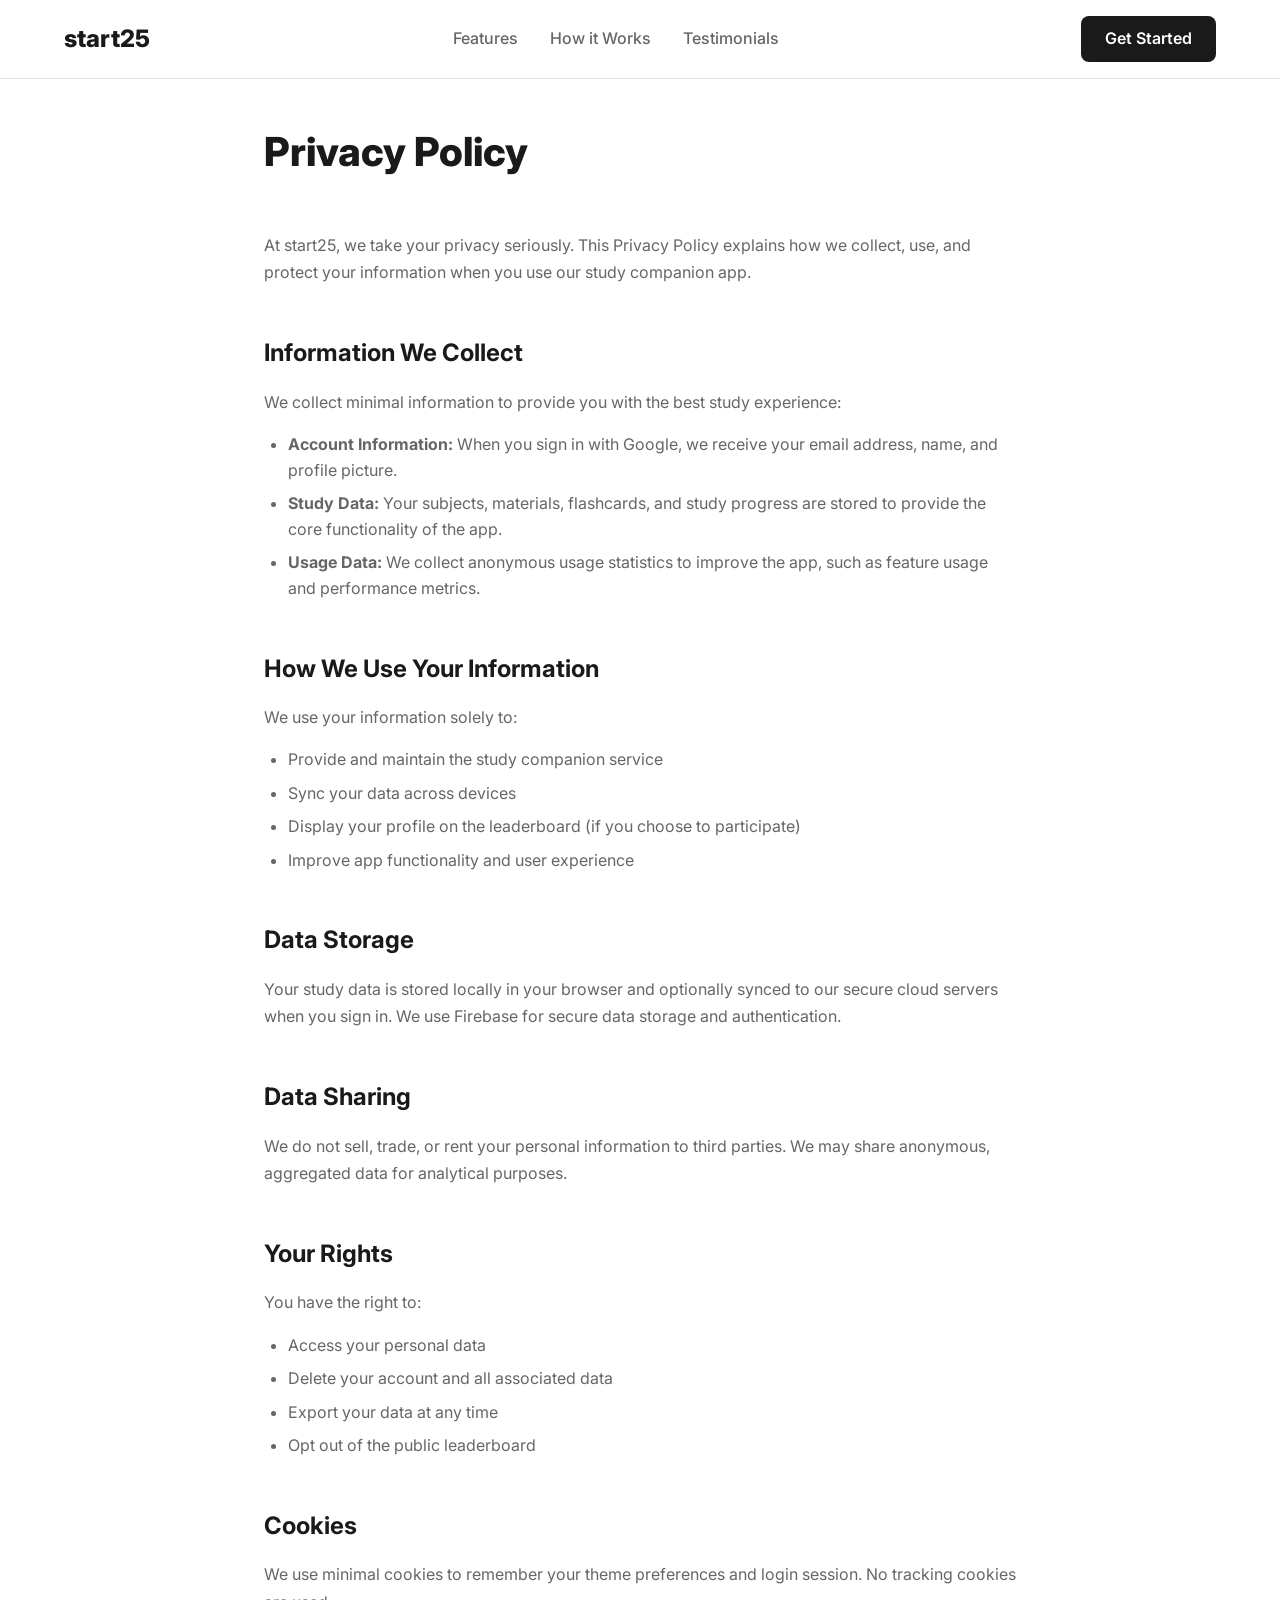
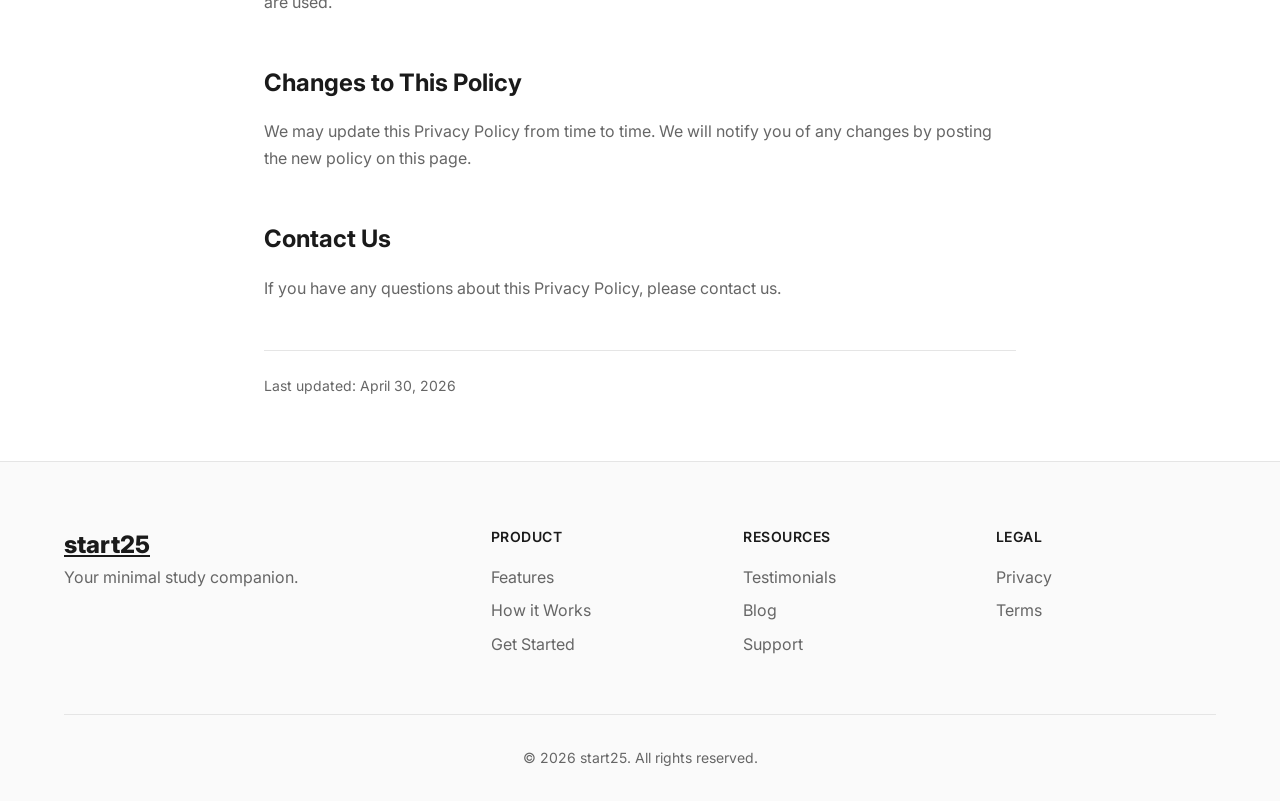
==== privacy.html @ 0a7e2474 "Add Privacy Policy and Terms of Service pages" ====
<!DOCTYPE html>
<html lang="en">
<head>
    <meta charset="UTF-8">
    <meta name="viewport" content="width=device-width, initial-scale=1.0">
    <title>Privacy Policy - start25</title>
    <link rel="icon" type="image/svg+xml" href="data:image/svg+xml,%3Csvg xmlns='http://www.w3.org/2000/svg' viewBox='0 0 100 100'%3E%3Crect width='100' height='100' rx='24' fill='%231a1a1a'/%3E%3Ctext x='50' y='70' font-family='Inter, -apple-system, sans-serif' font-size='46' font-weight='800' text-anchor='middle' fill='%23ffffff'%3E25%3C/text%3E%3C/svg%3E">
    <link rel="stylesheet" href="styles.css">
    <link rel="preconnect" href="https://fonts.googleapis.com">
    <link rel="preconnect" href="https://fonts.gstatic.com" crossorigin>
    <link href="https://fonts.googleapis.com/css2?family=Inter:wght@400;500;600;700;800&display=swap" rel="stylesheet">
    <style>
        .legal-content {
            max-width: 800px;
            margin: 0 auto;
            padding: 120px 24px 64px;
        }
        .legal-content h1 {
            font-size: 40px;
            font-weight: 800;
            margin-bottom: 48px;
        }
        .legal-content h2 {
            font-size: 24px;
            font-weight: 700;
            margin-top: 48px;
            margin-bottom: 16px;
        }
        .legal-content p {
            color: var(--text-muted);
            margin-bottom: 16px;
            line-height: 1.7;
        }
        .legal-content ul {
            color: var(--text-muted);
            margin-left: 24px;
            margin-bottom: 16px;
        }
        .legal-content li {
            margin-bottom: 8px;
        }
        .last-updated {
            color: var(--text-muted);
            font-size: 14px;
            margin-top: 48px;
            padding-top: 24px;
            border-top: 1px solid var(--border);
        }
    </style>
</head>
<body>
    <!-- Navigation -->
    <nav class="nav">
        <div class="nav-container">
            <a href="index.html" class="nav-logo">start25</a>
            <div class="nav-links">
                <a href="index.html#features">Features</a>
                <a href="index.html#how-it-works">How it Works</a>
                <a href="index.html#testimonials">Testimonials</a>
            </div>
            <a href="https://start25.vercel.app/" class="nav-cta">Get Started</a>
        </div>
    </nav>

    <main class="legal-content">
        <h1>Privacy Policy</h1>
        
        <p>At start25, we take your privacy seriously. This Privacy Policy explains how we collect, use, and protect your information when you use our study companion app.</p>

        <h2>Information We Collect</h2>
        <p>We collect minimal information to provide you with the best study experience:</p>
        <ul>
            <li><strong>Account Information:</strong> When you sign in with Google, we receive your email address, name, and profile picture.</li>
            <li><strong>Study Data:</strong> Your subjects, materials, flashcards, and study progress are stored to provide the core functionality of the app.</li>
            <li><strong>Usage Data:</strong> We collect anonymous usage statistics to improve the app, such as feature usage and performance metrics.</li>
        </ul>

        <h2>How We Use Your Information</h2>
        <p>We use your information solely to:</p>
        <ul>
            <li>Provide and maintain the study companion service</li>
            <li>Sync your data across devices</li>
            <li>Display your profile on the leaderboard (if you choose to participate)</li>
            <li>Improve app functionality and user experience</li>
        </ul>

        <h2>Data Storage</h2>
        <p>Your study data is stored locally in your browser and optionally synced to our secure cloud servers when you sign in. We use Firebase for secure data storage and authentication.</p>

        <h2>Data Sharing</h2>
        <p>We do not sell, trade, or rent your personal information to third parties. We may share anonymous, aggregated data for analytical purposes.</p>

        <h2>Your Rights</h2>
        <p>You have the right to:</p>
        <ul>
            <li>Access your personal data</li>
            <li>Delete your account and all associated data</li>
            <li>Export your data at any time</li>
            <li>Opt out of the public leaderboard</li>
        </ul>

        <h2>Cookies</h2>
        <p>We use minimal cookies to remember your theme preferences and login session. No tracking cookies are used.</p>

        <h2>Changes to This Policy</h2>
        <p>We may update this Privacy Policy from time to time. We will notify you of any changes by posting the new policy on this page.</p>

        <h2>Contact Us</h2>
        <p>If you have any questions about this Privacy Policy, please contact us.</p>

        <div class="last-updated">
            Last updated: April 30, 2026
        </div>
    </main>

    <!-- Footer -->
    <footer class="footer">
        <div class="container">
            <div class="footer-content">
                <div class="footer-brand">
                    <a href="index.html" class="footer-logo">start25</a>
                    <p>Your minimal study companion.</p>
                </div>
                <div class="footer-links">
                    <div class="footer-link-group">
                        <h4>Product</h4>
                        <a href="index.html#features">Features</a>
                        <a href="index.html#how-it-works">How it Works</a>
                        <a href="https://start25.vercel.app/">Get Started</a>
                    </div>
                    <div class="footer-link-group">
                        <h4>Resources</h4>
                        <a href="index.html#testimonials">Testimonials</a>
                        <a href="#">Blog</a>
                        <a href="#">Support</a>
                    </div>
                    <div class="footer-link-group">
                        <h4>Legal</h4>
                        <a href="privacy.html">Privacy</a>
                        <a href="terms.html">Terms</a>
                    </div>
                </div>
            </div>
            <div class="footer-bottom">
                <p>&copy; 2026 start25. All rights reserved.</p>
            </div>
        </div>
    </footer>
</body>
</html>
---- styles.css ----
* {
    margin: 0;
    padding: 0;
    box-sizing: border-box;
}

:root {
    --primary: #1a1a1a;
    --primary-dark: #000000;
    --secondary: #10b981;
    --bg: #ffffff;
    --bg-alt: #fafafa;
    --text: #1a1a1a;
    --text-muted: #666666;
    --border: #e5e5e5;
    --shadow: 0 4px 6px -1px rgba(0, 0, 0, 0.05), 0 2px 4px -1px rgba(0, 0, 0, 0.03);
    --shadow-lg: 0 10px 15px -3px rgba(0, 0, 0, 0.08), 0 4px 6px -2px rgba(0, 0, 0, 0.03);
}

body {
    font-family: 'Inter', -apple-system, BlinkMacSystemFont, 'Segoe UI', Roboto, sans-serif;
    color: var(--text);
    background: var(--bg);
    line-height: 1.6;
}

.container {
    max-width: 1200px;
    margin: 0 auto;
    padding: 0 24px;
}

/* Navigation */
.nav {
    position: fixed;
    top: 0;
    left: 0;
    right: 0;
    background: rgba(255, 255, 255, 0.9);
    backdrop-filter: blur(10px);
    border-bottom: 1px solid var(--border);
    z-index: 1000;
}

.nav-container {
    max-width: 1200px;
    margin: 0 auto;
    padding: 16px 24px;
    display: flex;
    align-items: center;
    justify-content: space-between;
}

.nav-logo {
    font-size: 24px;
    font-weight: 800;
    color: var(--text);
    text-decoration: none;
}

.nav-links {
    display: flex;
    gap: 32px;
}

.nav-links a {
    color: var(--text-muted);
    text-decoration: none;
    font-weight: 500;
    transition: color 0.2s;
}

.nav-links a:hover {
    color: var(--primary);
}

.nav-cta {
    background: var(--primary);
    color: white;
    padding: 10px 24px;
    border-radius: 8px;
    text-decoration: none;
    font-weight: 600;
    transition: background 0.2s;
}

.nav-cta:hover {
    background: var(--primary-dark);
}

/* Hero Section */
.hero {
    padding: 160px 0 100px;
    background: linear-gradient(135deg, var(--bg-alt) 0%, var(--bg) 100%);
}

.hero-container {
    max-width: 1200px;
    margin: 0 auto;
    padding: 0 24px;
    display: grid;
    grid-template-columns: 1fr 1fr;
    gap: 64px;
    align-items: center;
}

.hero-title {
    font-size: 56px;
    font-weight: 800;
    line-height: 1.1;
    margin-bottom: 24px;
    color: var(--text);
}

.hero-subtitle {
    font-size: 20px;
    color: var(--text-muted);
    margin-bottom: 32px;
}

.hero-ctas {
    display: flex;
    gap: 16px;
    margin-bottom: 48px;
}

.btn {
    padding: 14px 32px;
    border-radius: 8px;
    text-decoration: none;
    font-weight: 600;
    transition: all 0.2s;
    display: inline-block;
}

.btn-primary {
    background: var(--primary);
    color: white;
}

.btn-primary:hover {
    background: var(--primary-dark);
    transform: translateY(-2px);
}

.btn-secondary {
    background: var(--bg-alt);
    color: var(--text);
    border: 1px solid var(--border);
}

.btn-secondary:hover {
    background: var(--border);
}

.btn-large {
    padding: 18px 48px;
    font-size: 18px;
}

.hero-stats {
    display: flex;
    gap: 48px;
}

.stat-number {
    font-size: 32px;
    font-weight: 800;
    color: var(--text);
}

.stat-label {
    font-size: 14px;
    color: var(--text-muted);
}

.hero-visual {
    display: flex;
    justify-content: center;
}

.hero-card {
    background: white;
    border-radius: 16px;
    padding: 32px;
    box-shadow: var(--shadow-lg);
    max-width: 320px;
}

.hero-card-header {
    display: flex;
    justify-content: space-between;
    align-items: center;
    margin-bottom: 24px;
    padding-bottom: 16px;
    border-bottom: 1px solid var(--border);
}

.hero-card-title {
    font-size: 20px;
    font-weight: 700;
}

.hero-card-level {
    background: var(--text);
    color: white;
    padding: 4px 10px;
    border-radius: 20px;
    font-size: 11px;
    font-weight: 700;
}

.hero-card-item {
    padding: 12px 0;
    font-size: 15px;
    color: var(--text-muted);
}

/* Features Section */
.features {
    padding: 100px 0;
    background: var(--bg);
}

.section-header {
    text-align: center;
    margin-bottom: 64px;
}

.section-header h2 {
    font-size: 40px;
    font-weight: 800;
    margin-bottom: 16px;
}

.section-header p {
    font-size: 18px;
    color: var(--text-muted);
}

.features-grid {
    display: grid;
    grid-template-columns: repeat(3, 1fr);
    gap: 32px;
}

.feature-card {
    background: var(--bg-alt);
    padding: 32px;
    border-radius: 16px;
    transition: transform 0.2s, box-shadow 0.2s;
}

.feature-card:hover {
    transform: translateY(-4px);
    box-shadow: var(--shadow-lg);
}

.feature-icon {
    font-size: 48px;
    margin-bottom: 16px;
}

.feature-card h3 {
    font-size: 20px;
    font-weight: 700;
    margin-bottom: 12px;
}

.feature-card p {
    color: var(--text-muted);
    font-size: 15px;
}

/* How It Works Section */
.how-it-works {
    padding: 100px 0;
    background: var(--bg-alt);
}

.steps {
    display: grid;
    grid-template-columns: repeat(3, 1fr);
    gap: 48px;
}

.step {
    text-align: center;
}

.step-number {
    width: 64px;
    height: 64px;
    background: var(--primary);
    color: white;
    border-radius: 50%;
    display: flex;
    align-items: center;
    justify-content: center;
    font-size: 28px;
    font-weight: 800;
    margin: 0 auto 24px;
}

.step h3 {
    font-size: 24px;
    font-weight: 700;
    margin-bottom: 12px;
}

.step p {
    color: var(--text-muted);
}

/* Testimonials Section */
.testimonials {
    padding: 100px 0;
    background: var(--bg);
}

.testimonials-grid {
    display: grid;
    grid-template-columns: repeat(3, 1fr);
    gap: 32px;
}

.testimonial-card {
    background: var(--bg-alt);
    padding: 32px;
    border-radius: 16px;
}

.testimonial-content {
    margin-bottom: 24px;
}

.testimonial-content p {
    font-size: 16px;
    color: var(--text-muted);
    font-style: italic;
}

.testimonial-author {
    display: flex;
    align-items: center;
    gap: 12px;
}

.testimonial-avatar {
    width: 48px;
    height: 48px;
    background: var(--primary);
    color: white;
    border-radius: 50%;
    display: flex;
    align-items: center;
    justify-content: center;
    font-weight: 700;
    font-size: 18px;
}

.testimonial-name {
    font-weight: 600;
}

.testimonial-role {
    font-size: 14px;
    color: var(--text-muted);
}

/* CTA Section */
.cta {
    padding: 100px 0;
    background: var(--text);
    color: white;
}

.cta-content {
    text-align: center;
}

.cta h2 {
    font-size: 40px;
    font-weight: 800;
    margin-bottom: 16px;
}

.cta p {
    font-size: 18px;
    margin-bottom: 32px;
    opacity: 0.9;
}

.cta .btn-primary {
    background: white;
    color: var(--text);
}

.cta .btn-primary:hover {
    background: var(--bg-alt);
}

/* Footer */
.footer {
    padding: 64px 0 32px;
    background: var(--bg-alt);
    border-top: 1px solid var(--border);
}

.footer-content {
    display: grid;
    grid-template-columns: 1fr 2fr;
    gap: 64px;
    margin-bottom: 48px;
}

.footer-logo {
    font-size: 24px;
    font-weight: 800;
    color: var(--text);
    margin-bottom: 8px;
}

.footer-brand p {
    color: var(--text-muted);
}

.footer-links {
    display: grid;
    grid-template-columns: repeat(3, 1fr);
    gap: 32px;
}

.footer-link-group h4 {
    font-size: 14px;
    font-weight: 600;
    margin-bottom: 16px;
    text-transform: uppercase;
    letter-spacing: 0.5px;
}

.footer-link-group a {
    display: block;
    color: var(--text-muted);
    text-decoration: none;
    margin-bottom: 8px;
    transition: color 0.2s;
}

.footer-link-group a:hover {
    color: var(--primary);
}

.footer-bottom {
    padding-top: 32px;
    border-top: 1px solid var(--border);
    text-align: center;
    color: var(--text-muted);
    font-size: 14px;
}

/* Responsive */
@media (max-width: 768px) {
    .hero-container {
        grid-template-columns: 1fr;
        text-align: center;
    }
    
    .hero-ctas {
        justify-content: center;
    }
    
    .hero-stats {
        justify-content: center;
    }
    
    .features-grid,
    .steps,
    .testimonials-grid {
        grid-template-columns: 1fr;
    }
    
    .footer-content {
        grid-template-columns: 1fr;
    }
    
    .footer-links {
        grid-template-columns: 1fr;
    }
    
    .nav-links {
        display: none;
    }
    
    .hero-title {
        font-size: 40px;
    }
}
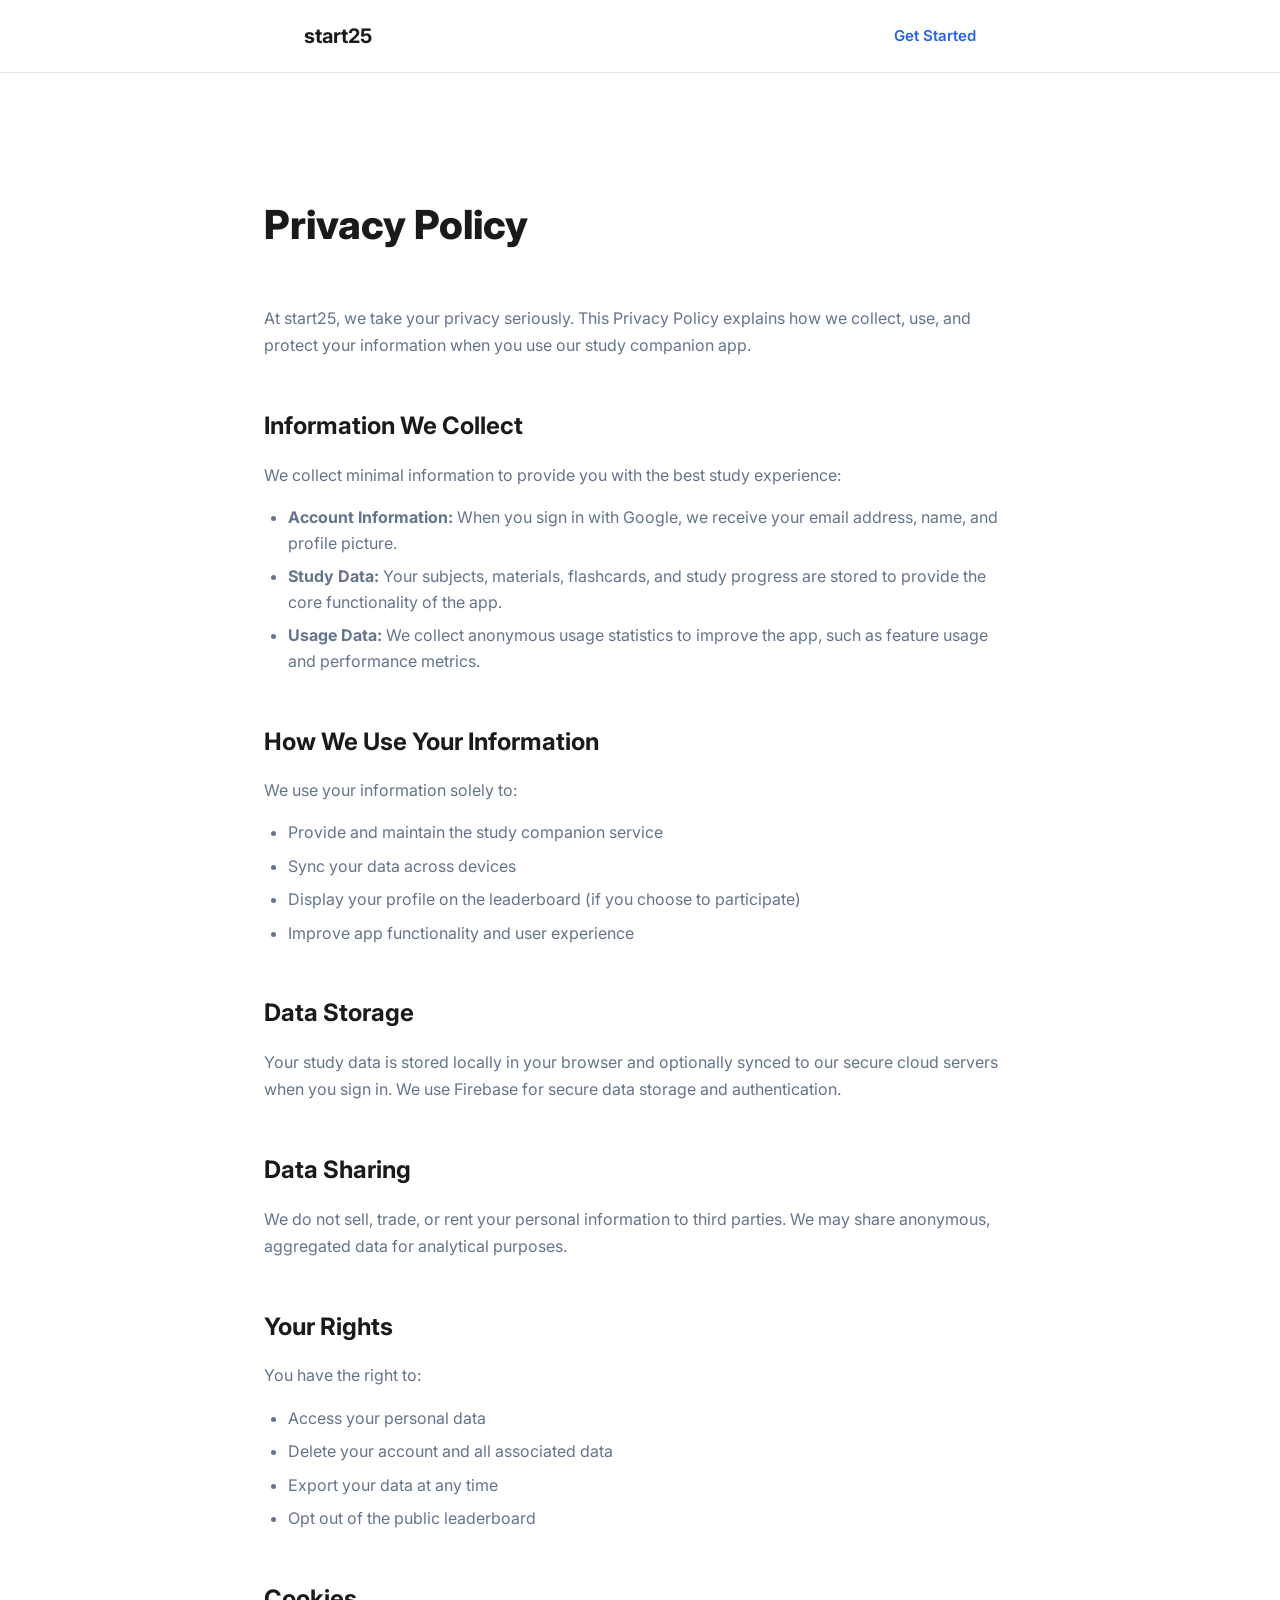
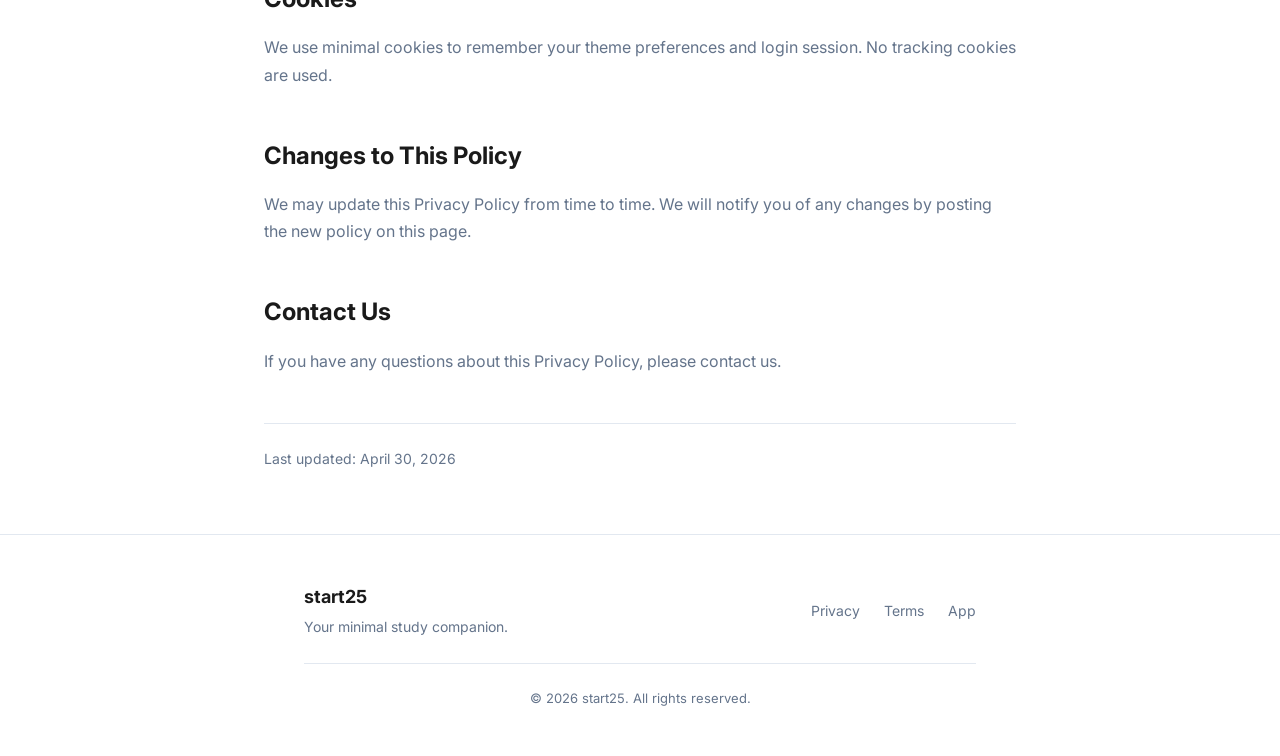
==== commit 8f22f89d: "Update legal pages to match new clean design" ====
--- a/privacy.html
+++ b/privacy.html
@@ -53,11 +53,6 @@
     <nav class="nav">
         <div class="nav-container">
             <a href="index.html" class="nav-logo">start25</a>
-            <div class="nav-links">
-                <a href="index.html#features">Features</a>
-                <a href="index.html#how-it-works">How it Works</a>
-                <a href="index.html#testimonials">Testimonials</a>
-            </div>
             <a href="https://start25.vercel.app/" class="nav-cta">Get Started</a>
         </div>
     </nav>
@@ -122,23 +117,9 @@
                     <p>Your minimal study companion.</p>
                 </div>
                 <div class="footer-links">
-                    <div class="footer-link-group">
-                        <h4>Product</h4>
-                        <a href="index.html#features">Features</a>
-                        <a href="index.html#how-it-works">How it Works</a>
-                        <a href="https://start25.vercel.app/">Get Started</a>
-                    </div>
-                    <div class="footer-link-group">
-                        <h4>Resources</h4>
-                        <a href="index.html#testimonials">Testimonials</a>
-                        <a href="#">Blog</a>
-                        <a href="#">Support</a>
-                    </div>
-                    <div class="footer-link-group">
-                        <h4>Legal</h4>
-                        <a href="privacy.html">Privacy</a>
-                        <a href="terms.html">Terms</a>
-                    </div>
+                    <a href="privacy.html">Privacy</a>
+                    <a href="terms.html">Terms</a>
+                    <a href="https://start25.vercel.app/">App</a>
                 </div>
             </div>
             <div class="footer-bottom">
--- a/styles.css
+++ b/styles.css
@@ -7,14 +7,12 @@
 :root {
     --primary: #1a1a1a;
     --primary-dark: #000000;
-    --secondary: #10b981;
+    --accent: #2563eb;
     --bg: #ffffff;
-    --bg-alt: #fafafa;
+    --bg-alt: #f8fafc;
     --text: #1a1a1a;
-    --text-muted: #666666;
-    --border: #e5e5e5;
-    --shadow: 0 4px 6px -1px rgba(0, 0, 0, 0.05), 0 2px 4px -1px rgba(0, 0, 0, 0.03);
-    --shadow-lg: 0 10px 15px -3px rgba(0, 0, 0, 0.08), 0 4px 6px -2px rgba(0, 0, 0, 0.03);
+    --text-muted: #64748b;
+    --border: #e2e8f0;
 }
 
 body {
@@ -25,474 +23,297 @@
 }
 
 .container {
-    max-width: 1200px;
+    max-width: 720px;
     margin: 0 auto;
     padding: 0 24px;
 }
 
 /* Navigation */
 .nav {
-    position: fixed;
-    top: 0;
-    left: 0;
-    right: 0;
-    background: rgba(255, 255, 255, 0.9);
-    backdrop-filter: blur(10px);
     border-bottom: 1px solid var(--border);
-    z-index: 1000;
 }
 
 .nav-container {
-    max-width: 1200px;
+    max-width: 720px;
     margin: 0 auto;
-    padding: 16px 24px;
+    padding: 20px 24px;
     display: flex;
     align-items: center;
     justify-content: space-between;
 }
 
 .nav-logo {
-    font-size: 24px;
-    font-weight: 800;
-    color: var(--text);
-    text-decoration: none;
-}
-
-.nav-links {
-    display: flex;
-    gap: 32px;
-}
-
-.nav-links a {
-    color: var(--text-muted);
-    text-decoration: none;
-    font-weight: 500;
-    transition: color 0.2s;
-}
-
-.nav-links a:hover {
-    color: var(--primary);
+    font-size: 20px;
+    font-weight: 700;
+    color: var(--text);
+    text-decoration: none;
 }
 
 .nav-cta {
-    background: var(--primary);
-    color: white;
-    padding: 10px 24px;
-    border-radius: 8px;
-    text-decoration: none;
-    font-weight: 600;
-    transition: background 0.2s;
+    color: var(--accent);
+    text-decoration: none;
+    font-weight: 600;
+    font-size: 15px;
 }
 
 .nav-cta:hover {
-    background: var(--primary-dark);
+    text-decoration: underline;
 }
 
 /* Hero Section */
 .hero {
-    padding: 160px 0 100px;
-    background: linear-gradient(135deg, var(--bg-alt) 0%, var(--bg) 100%);
-}
-
-.hero-container {
-    max-width: 1200px;
-    margin: 0 auto;
-    padding: 0 24px;
-    display: grid;
-    grid-template-columns: 1fr 1fr;
-    gap: 64px;
-    align-items: center;
+    padding: 80px 0 60px;
+    text-align: center;
 }
 
 .hero-title {
-    font-size: 56px;
+    font-size: 42px;
     font-weight: 800;
-    line-height: 1.1;
-    margin-bottom: 24px;
+    line-height: 1.2;
+    margin-bottom: 16px;
     color: var(--text);
 }
 
 .hero-subtitle {
-    font-size: 20px;
+    font-size: 18px;
     color: var(--text-muted);
     margin-bottom: 32px;
-}
-
-.hero-ctas {
+    max-width: 560px;
+    margin-left: auto;
+    margin-right: auto;
+}
+
+.hero-features {
+    list-style: none;
+    text-align: left;
+    max-width: 560px;
+    margin: 48px auto 0;
+}
+
+.hero-features li {
     display: flex;
-    gap: 16px;
-    margin-bottom: 48px;
+    gap: 12px;
+    margin-bottom: 16px;
+    font-size: 15px;
+    color: var(--text-muted);
+    line-height: 1.5;
+}
+
+.hero-features .check {
+    color: var(--accent);
+    font-weight: 700;
+    flex-shrink: 0;
+}
+
+.hero-features strong {
+    color: var(--text);
+    font-weight: 600;
 }
 
 .btn {
+    display: inline-block;
     padding: 14px 32px;
     border-radius: 8px;
     text-decoration: none;
     font-weight: 600;
     transition: all 0.2s;
-    display: inline-block;
 }
 
 .btn-primary {
-    background: var(--primary);
+    background: var(--accent);
     color: white;
 }
 
 .btn-primary:hover {
-    background: var(--primary-dark);
-    transform: translateY(-2px);
-}
-
-.btn-secondary {
+    background: #1d4ed8;
+}
+
+.btn-large {
+    padding: 16px 40px;
+    font-size: 17px;
+}
+
+/* Features Section */
+.features {
+    padding: 80px 0;
     background: var(--bg-alt);
-    color: var(--text);
-    border: 1px solid var(--border);
-}
-
-.btn-secondary:hover {
-    background: var(--border);
-}
-
-.btn-large {
-    padding: 18px 48px;
+    border-top: 1px solid var(--border);
+}
+
+.features h2 {
+    font-size: 28px;
+    font-weight: 700;
+    margin-bottom: 12px;
+    text-align: center;
+}
+
+.section-intro {
+    text-align: center;
+    color: var(--text-muted);
+    margin-bottom: 48px;
+}
+
+.features-list {
+    display: grid;
+    gap: 32px;
+}
+
+.feature-item h3 {
     font-size: 18px;
-}
-
-.hero-stats {
-    display: flex;
-    gap: 48px;
-}
-
-.stat-number {
-    font-size: 32px;
-    font-weight: 800;
-    color: var(--text);
-}
-
-.stat-label {
+    font-weight: 600;
+    margin-bottom: 8px;
+    color: var(--text);
+}
+
+.feature-item p {
+    color: var(--text-muted);
+    font-size: 15px;
+    line-height: 1.6;
+}
+
+/* How It Works Section */
+.how-it-works {
+    padding: 80px 0;
+    border-top: 1px solid var(--border);
+}
+
+.how-it-works h2 {
+    font-size: 28px;
+    font-weight: 700;
+    margin-bottom: 12px;
+    text-align: center;
+}
+
+.steps-simple {
+    display: grid;
+    grid-template-columns: repeat(3, 1fr);
+    gap: 32px;
+    margin-top: 48px;
+}
+
+.step-item {
+    text-align: center;
+}
+
+.step-num {
+    display: inline-flex;
+    align-items: center;
+    justify-content: center;
+    width: 40px;
+    height: 40px;
+    background: var(--accent);
+    color: white;
+    border-radius: 50%;
+    font-size: 18px;
+    font-weight: 700;
+    margin-bottom: 16px;
+}
+
+.step-item h4 {
+    font-size: 17px;
+    font-weight: 600;
+    margin-bottom: 8px;
+}
+
+.step-item p {
     font-size: 14px;
     color: var(--text-muted);
 }
 
-.hero-visual {
-    display: flex;
-    justify-content: center;
-}
-
-.hero-card {
-    background: white;
-    border-radius: 16px;
-    padding: 32px;
-    box-shadow: var(--shadow-lg);
-    max-width: 320px;
-}
-
-.hero-card-header {
+
+/* CTA Section */
+.cta {
+    padding: 80px 0;
+    background: var(--accent);
+    color: white;
+    text-align: center;
+}
+
+.cta h2 {
+    font-size: 28px;
+    font-weight: 700;
+    margin-bottom: 12px;
+}
+
+.cta p {
+    font-size: 16px;
+    margin-bottom: 32px;
+    opacity: 0.9;
+}
+
+/* Footer */
+.footer {
+    padding: 48px 0;
+    background: var(--bg);
+    border-top: 1px solid var(--border);
+}
+
+.footer-content {
     display: flex;
     justify-content: space-between;
     align-items: center;
     margin-bottom: 24px;
-    padding-bottom: 16px;
-    border-bottom: 1px solid var(--border);
-}
-
-.hero-card-title {
-    font-size: 20px;
-    font-weight: 700;
-}
-
-.hero-card-level {
-    background: var(--text);
-    color: white;
-    padding: 4px 10px;
-    border-radius: 20px;
-    font-size: 11px;
-    font-weight: 700;
-}
-
-.hero-card-item {
-    padding: 12px 0;
-    font-size: 15px;
-    color: var(--text-muted);
-}
-
-/* Features Section */
-.features {
-    padding: 100px 0;
-    background: var(--bg);
-}
-
-.section-header {
-    text-align: center;
-    margin-bottom: 64px;
-}
-
-.section-header h2 {
-    font-size: 40px;
-    font-weight: 800;
-    margin-bottom: 16px;
-}
-
-.section-header p {
+}
+
+.footer-logo {
     font-size: 18px;
-    color: var(--text-muted);
-}
-
-.features-grid {
-    display: grid;
-    grid-template-columns: repeat(3, 1fr);
-    gap: 32px;
-}
-
-.feature-card {
-    background: var(--bg-alt);
-    padding: 32px;
-    border-radius: 16px;
-    transition: transform 0.2s, box-shadow 0.2s;
-}
-
-.feature-card:hover {
-    transform: translateY(-4px);
-    box-shadow: var(--shadow-lg);
-}
-
-.feature-icon {
-    font-size: 48px;
-    margin-bottom: 16px;
-}
-
-.feature-card h3 {
-    font-size: 20px;
-    font-weight: 700;
-    margin-bottom: 12px;
-}
-
-.feature-card p {
-    color: var(--text-muted);
-    font-size: 15px;
-}
-
-/* How It Works Section */
-.how-it-works {
-    padding: 100px 0;
-    background: var(--bg-alt);
-}
-
-.steps {
-    display: grid;
-    grid-template-columns: repeat(3, 1fr);
-    gap: 48px;
-}
-
-.step {
-    text-align: center;
-}
-
-.step-number {
-    width: 64px;
-    height: 64px;
-    background: var(--primary);
-    color: white;
-    border-radius: 50%;
+    font-weight: 700;
+    color: var(--text);
+    text-decoration: none;
+}
+
+.footer-brand p {
+    color: var(--text-muted);
+    font-size: 14px;
+    margin-top: 4px;
+}
+
+.footer-links {
     display: flex;
-    align-items: center;
-    justify-content: center;
-    font-size: 28px;
-    font-weight: 800;
-    margin: 0 auto 24px;
-}
-
-.step h3 {
-    font-size: 24px;
-    font-weight: 700;
-    margin-bottom: 12px;
-}
-
-.step p {
-    color: var(--text-muted);
-}
-
-/* Testimonials Section */
-.testimonials {
-    padding: 100px 0;
-    background: var(--bg);
-}
-
-.testimonials-grid {
-    display: grid;
-    grid-template-columns: repeat(3, 1fr);
-    gap: 32px;
-}
-
-.testimonial-card {
-    background: var(--bg-alt);
-    padding: 32px;
-    border-radius: 16px;
-}
-
-.testimonial-content {
-    margin-bottom: 24px;
-}
-
-.testimonial-content p {
-    font-size: 16px;
-    color: var(--text-muted);
-    font-style: italic;
-}
-
-.testimonial-author {
-    display: flex;
-    align-items: center;
-    gap: 12px;
-}
-
-.testimonial-avatar {
-    width: 48px;
-    height: 48px;
-    background: var(--primary);
-    color: white;
-    border-radius: 50%;
-    display: flex;
-    align-items: center;
-    justify-content: center;
-    font-weight: 700;
-    font-size: 18px;
-}
-
-.testimonial-name {
-    font-weight: 600;
-}
-
-.testimonial-role {
+    gap: 24px;
+}
+
+.footer-links a {
+    color: var(--text-muted);
+    text-decoration: none;
     font-size: 14px;
-    color: var(--text-muted);
-}
-
-/* CTA Section */
-.cta {
-    padding: 100px 0;
-    background: var(--text);
-    color: white;
-}
-
-.cta-content {
-    text-align: center;
-}
-
-.cta h2 {
-    font-size: 40px;
-    font-weight: 800;
-    margin-bottom: 16px;
-}
-
-.cta p {
-    font-size: 18px;
-    margin-bottom: 32px;
-    opacity: 0.9;
-}
-
-.cta .btn-primary {
-    background: white;
-    color: var(--text);
-}
-
-.cta .btn-primary:hover {
-    background: var(--bg-alt);
-}
-
-/* Footer */
-.footer {
-    padding: 64px 0 32px;
-    background: var(--bg-alt);
+}
+
+.footer-links a:hover {
+    color: var(--accent);
+}
+
+.footer-bottom {
+    text-align: center;
+    color: var(--text-muted);
+    font-size: 13px;
+    padding-top: 24px;
     border-top: 1px solid var(--border);
 }
 
-.footer-content {
-    display: grid;
-    grid-template-columns: 1fr 2fr;
-    gap: 64px;
-    margin-bottom: 48px;
-}
-
-.footer-logo {
-    font-size: 24px;
-    font-weight: 800;
-    color: var(--text);
-    margin-bottom: 8px;
-}
-
-.footer-brand p {
-    color: var(--text-muted);
-}
-
-.footer-links {
-    display: grid;
-    grid-template-columns: repeat(3, 1fr);
-    gap: 32px;
-}
-
-.footer-link-group h4 {
-    font-size: 14px;
-    font-weight: 600;
-    margin-bottom: 16px;
-    text-transform: uppercase;
-    letter-spacing: 0.5px;
-}
-
-.footer-link-group a {
-    display: block;
-    color: var(--text-muted);
-    text-decoration: none;
-    margin-bottom: 8px;
-    transition: color 0.2s;
-}
-
-.footer-link-group a:hover {
-    color: var(--primary);
-}
-
-.footer-bottom {
-    padding-top: 32px;
-    border-top: 1px solid var(--border);
-    text-align: center;
-    color: var(--text-muted);
-    font-size: 14px;
-}
-
 /* Responsive */
-@media (max-width: 768px) {
-    .hero-container {
+@media (max-width: 640px) {
+    .hero-title {
+        font-size: 32px;
+    }
+    
+    .hero-subtitle {
+        font-size: 16px;
+    }
+    
+    .steps-simple {
         grid-template-columns: 1fr;
-        text-align: center;
-    }
-    
-    .hero-ctas {
-        justify-content: center;
-    }
-    
-    .hero-stats {
-        justify-content: center;
-    }
-    
-    .features-grid,
-    .steps,
-    .testimonials-grid {
-        grid-template-columns: 1fr;
+        gap: 24px;
     }
     
     .footer-content {
-        grid-template-columns: 1fr;
+        flex-direction: column;
+        gap: 16px;
+        text-align: center;
     }
     
-    .footer-links {
-        grid-template-columns: 1fr;
-    }
-    
-    .nav-links {
-        display: none;
-    }
-    
-    .hero-title {
-        font-size: 40px;
-    }
-}
+    .btn-large {
+        padding: 14px 28px;
+        font-size: 16px;
+    }
+}
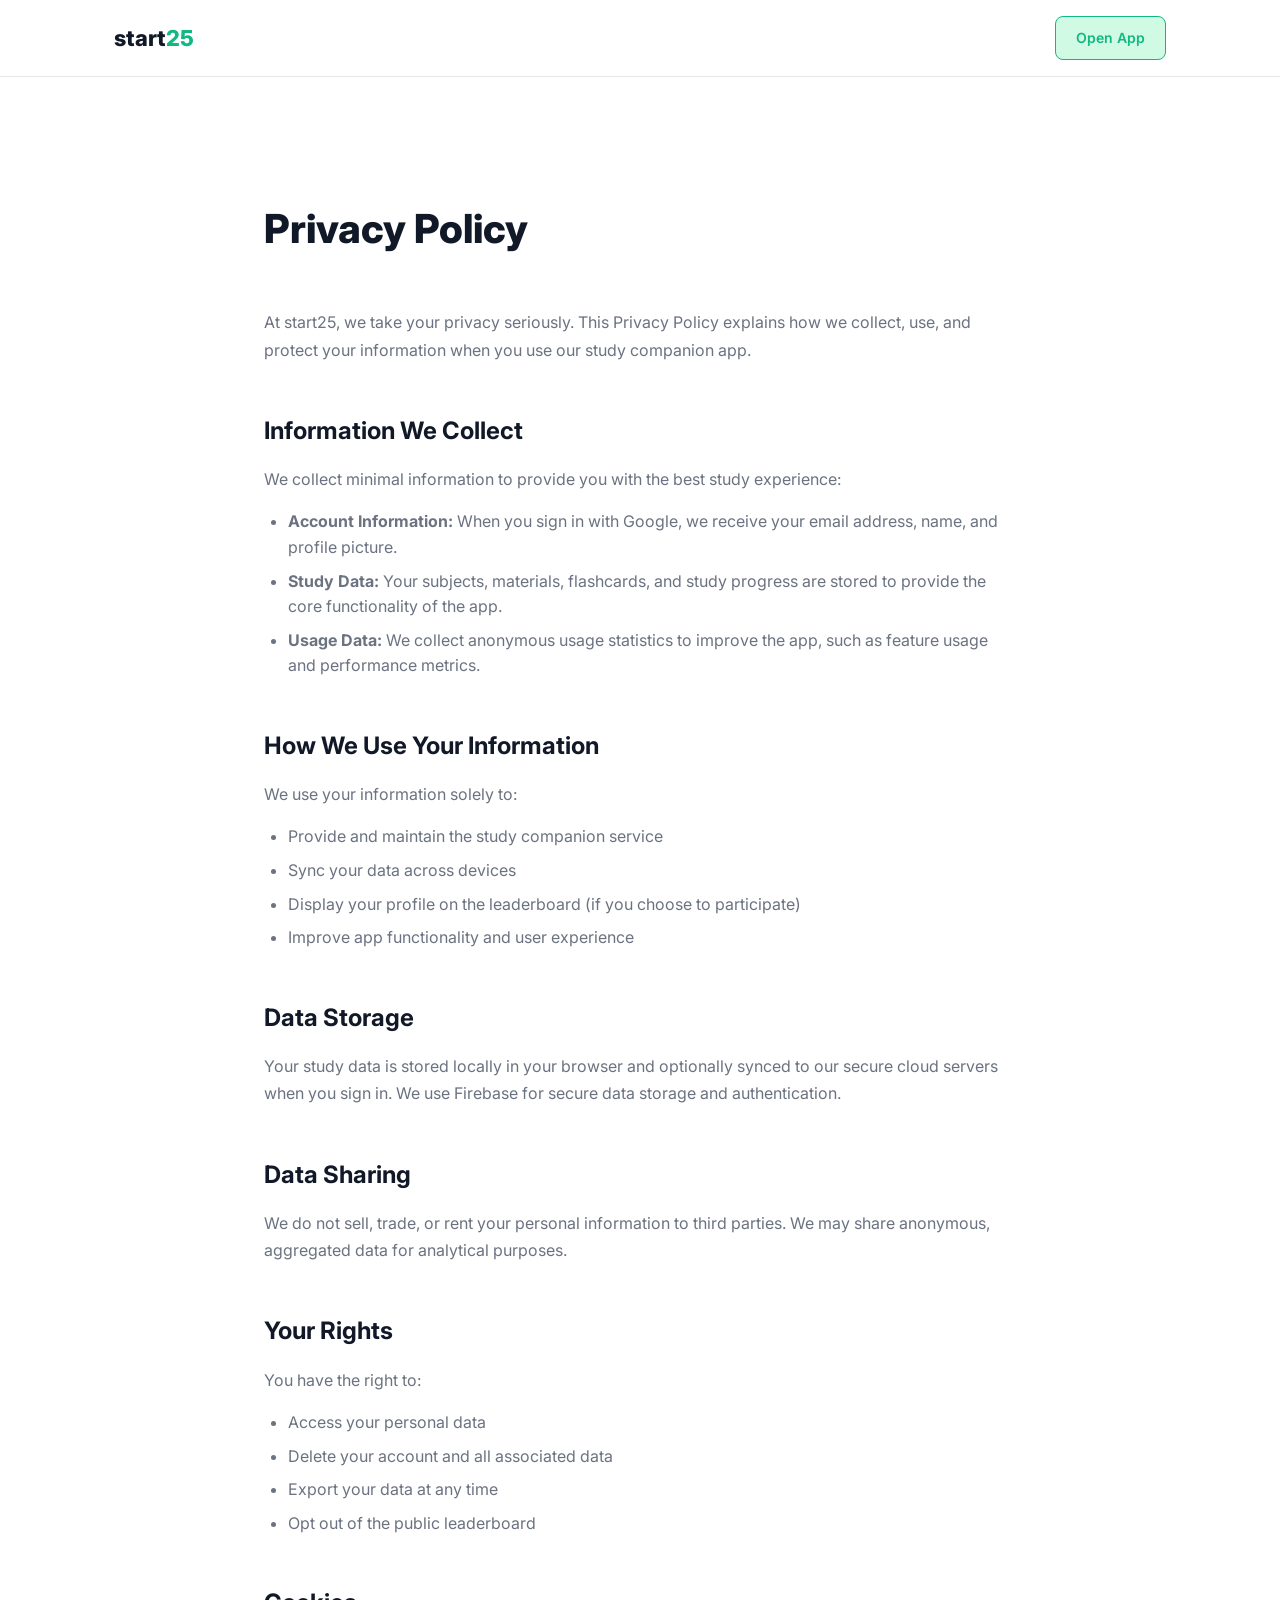
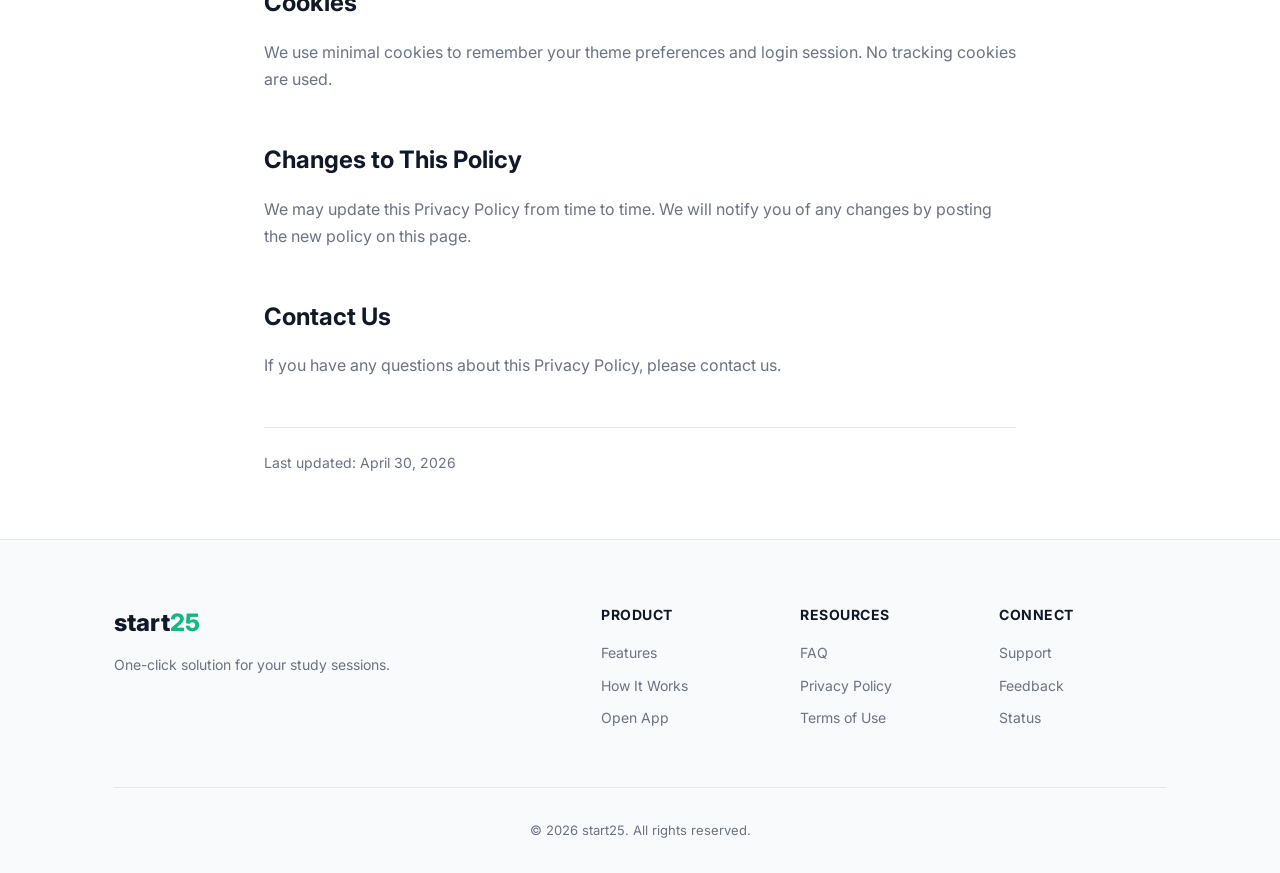
==== commit d0db5275: "Complete redesign to match static.app style - full layout, FAQ accordion, comprehensive footer" ====
--- a/privacy.html
+++ b/privacy.html
@@ -52,8 +52,14 @@
     <!-- Navigation -->
     <nav class="nav">
         <div class="nav-container">
-            <a href="index.html" class="nav-logo">start25</a>
-            <a href="https://start25.vercel.app/" class="nav-cta">Get Started</a>
+            <div class="nav-left">
+                <a href="index.html" class="nav-logo">
+                    <span class="logo-text">start</span><span class="logo-num">25</span>
+                </a>
+            </div>
+            <div class="nav-right">
+                <a href="https://start25.vercel.app/" class="btn btn-open">Open App</a>
+            </div>
         </div>
     </nav>
 
@@ -111,15 +117,32 @@
     <!-- Footer -->
     <footer class="footer">
         <div class="container">
-            <div class="footer-content">
+            <div class="footer-main">
                 <div class="footer-brand">
-                    <a href="index.html" class="footer-logo">start25</a>
-                    <p>Your minimal study companion.</p>
+                    <a href="index.html" class="footer-logo">
+                        <span class="logo-text">start</span><span class="logo-num">25</span>
+                    </a>
+                    <p class="footer-tagline">One-click solution for your study sessions.</p>
                 </div>
-                <div class="footer-links">
-                    <a href="privacy.html">Privacy</a>
-                    <a href="terms.html">Terms</a>
-                    <a href="https://start25.vercel.app/">App</a>
+                <div class="footer-columns">
+                    <div class="footer-col">
+                        <h4>Product</h4>
+                        <a href="index.html#features">Features</a>
+                        <a href="index.html#how-it-works">How It Works</a>
+                        <a href="https://start25.vercel.app/">Open App</a>
+                    </div>
+                    <div class="footer-col">
+                        <h4>Resources</h4>
+                        <a href="index.html#faq">FAQ</a>
+                        <a href="privacy.html">Privacy Policy</a>
+                        <a href="terms.html">Terms of Use</a>
+                    </div>
+                    <div class="footer-col">
+                        <h4>Connect</h4>
+                        <a href="#">Support</a>
+                        <a href="#">Feedback</a>
+                        <a href="#">Status</a>
+                    </div>
                 </div>
             </div>
             <div class="footer-bottom">
--- a/styles.css
+++ b/styles.css
@@ -6,13 +6,15 @@
 
 :root {
     --primary: #1a1a1a;
-    --primary-dark: #000000;
-    --accent: #2563eb;
+    --primary-light: #374151;
+    --accent: #10b981;
+    --accent-light: #d1fae5;
     --bg: #ffffff;
-    --bg-alt: #f8fafc;
-    --text: #1a1a1a;
-    --text-muted: #64748b;
-    --border: #e2e8f0;
+    --bg-alt: #f9fafb;
+    --bg-green: #f0fdf4;
+    --text: #111827;
+    --text-muted: #6b7280;
+    --border: #e5e7eb;
 }
 
 body {
@@ -23,7 +25,7 @@
 }
 
 .container {
-    max-width: 720px;
+    max-width: 1100px;
     margin: 0 auto;
     padding: 0 24px;
 }
@@ -31,141 +33,256 @@
 /* Navigation */
 .nav {
     border-bottom: 1px solid var(--border);
+    background: var(--bg);
 }
 
 .nav-container {
-    max-width: 720px;
+    max-width: 1100px;
     margin: 0 auto;
-    padding: 20px 24px;
+    padding: 16px 24px;
     display: flex;
     align-items: center;
     justify-content: space-between;
 }
 
+.nav-left {
+    display: flex;
+    align-items: center;
+    gap: 48px;
+}
+
 .nav-logo {
-    font-size: 20px;
-    font-weight: 700;
-    color: var(--text);
+    font-size: 22px;
+    font-weight: 800;
     text-decoration: none;
-}
-
-.nav-cta {
-    color: var(--accent);
+    display: flex;
+    align-items: center;
+}
+
+.logo-text {
+    color: var(--text);
+}
+
+.logo-num {
+    color: var(--accent);
+}
+
+.nav-links {
+    display: flex;
+    gap: 32px;
+}
+
+.nav-links a {
+    color: var(--text-muted);
+    text-decoration: none;
+    font-weight: 500;
+    font-size: 15px;
+    transition: color 0.2s;
+}
+
+.nav-links a:hover {
+    color: var(--text);
+}
+
+.btn {
+    display: inline-flex;
+    align-items: center;
+    justify-content: center;
+    padding: 10px 20px;
+    border-radius: 8px;
     text-decoration: none;
     font-weight: 600;
-    font-size: 15px;
-}
-
-.nav-cta:hover {
-    text-decoration: underline;
+    font-size: 14px;
+    transition: all 0.2s;
+    border: none;
+    cursor: pointer;
+}
+
+.btn-open {
+    background: var(--accent-light);
+    color: var(--accent);
+    border: 1px solid var(--accent);
+}
+
+.btn-open:hover {
+    background: var(--accent);
+    color: white;
+}
+
+.btn-primary {
+    background: var(--accent);
+    color: white;
+}
+
+.btn-primary:hover {
+    background: #059669;
+}
+
+.btn-white {
+    background: white;
+    color: var(--text);
+}
+
+.btn-white:hover {
+    background: var(--bg-alt);
+}
+
+.btn-large {
+    padding: 16px 32px;
+    font-size: 16px;
 }
 
 /* Hero Section */
 .hero {
     padding: 80px 0 60px;
     text-align: center;
+    background: var(--bg);
+}
+
+.hero-badge {
+    display: inline-block;
+    background: var(--accent-light);
+    color: var(--accent);
+    padding: 8px 16px;
+    border-radius: 20px;
+    font-size: 12px;
+    font-weight: 700;
+    letter-spacing: 1px;
+    text-transform: uppercase;
+    margin-bottom: 24px;
 }
 
 .hero-title {
-    font-size: 42px;
+    font-size: 48px;
     font-weight: 800;
-    line-height: 1.2;
-    margin-bottom: 16px;
-    color: var(--text);
+    line-height: 1.15;
+    margin-bottom: 20px;
+    color: var(--text);
+    max-width: 800px;
+    margin-left: auto;
+    margin-right: auto;
 }
 
 .hero-subtitle {
     font-size: 18px;
     color: var(--text-muted);
     margin-bottom: 32px;
-    max-width: 560px;
+    max-width: 640px;
     margin-left: auto;
     margin-right: auto;
-}
-
-.hero-features {
-    list-style: none;
-    text-align: left;
-    max-width: 560px;
-    margin: 48px auto 0;
-}
-
-.hero-features li {
-    display: flex;
-    gap: 12px;
-    margin-bottom: 16px;
-    font-size: 15px;
-    color: var(--text-muted);
-    line-height: 1.5;
-}
-
-.hero-features .check {
-    color: var(--accent);
+    line-height: 1.6;
+}
+
+.hero-ctas {
+    margin-bottom: 60px;
+}
+
+.hero-demo {
+    display: flex;
+    justify-content: center;
+}
+
+.demo-card {
+    background: white;
+    border-radius: 24px;
+    padding: 48px 64px;
+    box-shadow: 0 25px 50px -12px rgba(0, 0, 0, 0.1), 0 0 0 1px var(--border);
+}
+
+.demo-timer {
+    position: relative;
+    width: 200px;
+    height: 200px;
+    display: flex;
+    flex-direction: column;
+    align-items: center;
+    justify-content: center;
+}
+
+.demo-ring {
+    position: absolute;
+    top: 0;
+    left: 0;
+    width: 100%;
+    height: 100%;
+    transform: rotate(-90deg);
+}
+
+.demo-time {
+    font-size: 44px;
     font-weight: 700;
-    flex-shrink: 0;
-}
-
-.hero-features strong {
-    color: var(--text);
+    color: var(--text);
+    letter-spacing: -1px;
+    margin-bottom: 4px;
+}
+
+.demo-label {
+    font-size: 12px;
     font-weight: 600;
-}
-
-.btn {
-    display: inline-block;
-    padding: 14px 32px;
-    border-radius: 8px;
-    text-decoration: none;
-    font-weight: 600;
-    transition: all 0.2s;
-}
-
-.btn-primary {
-    background: var(--accent);
-    color: white;
-}
-
-.btn-primary:hover {
-    background: #1d4ed8;
-}
-
-.btn-large {
-    padding: 16px 40px;
-    font-size: 17px;
+    color: var(--text-muted);
+    letter-spacing: 1px;
+}
+
+/* Section Titles */
+.section-title {
+    font-size: 36px;
+    font-weight: 800;
+    text-align: center;
+    margin-bottom: 12px;
+    color: var(--text);
+}
+
+.section-subtitle {
+    text-align: center;
+    color: var(--text-muted);
+    font-size: 18px;
+    margin-bottom: 48px;
 }
 
 /* Features Section */
 .features {
-    padding: 80px 0;
+    padding: 100px 0;
     background: var(--bg-alt);
-    border-top: 1px solid var(--border);
-}
-
-.features h2 {
-    font-size: 28px;
+}
+
+.features-grid {
+    display: grid;
+    grid-template-columns: repeat(3, 1fr);
+    gap: 24px;
+}
+
+.feature-card {
+    background: white;
+    border-radius: 16px;
+    padding: 32px;
+    border: 1px solid var(--border);
+    transition: box-shadow 0.2s;
+}
+
+.feature-card:hover {
+    box-shadow: 0 10px 40px -10px rgba(0, 0, 0, 0.1);
+}
+
+.feature-icon {
+    width: 48px;
+    height: 48px;
+    background: var(--bg-alt);
+    border-radius: 12px;
+    display: flex;
+    align-items: center;
+    justify-content: center;
+    color: var(--accent);
+    margin-bottom: 20px;
+}
+
+.feature-card h3 {
+    font-size: 18px;
     font-weight: 700;
     margin-bottom: 12px;
-    text-align: center;
-}
-
-.section-intro {
-    text-align: center;
-    color: var(--text-muted);
-    margin-bottom: 48px;
-}
-
-.features-list {
-    display: grid;
-    gap: 32px;
-}
-
-.feature-item h3 {
-    font-size: 18px;
-    font-weight: 600;
-    margin-bottom: 8px;
-    color: var(--text);
-}
-
-.feature-item p {
+    color: var(--text);
+}
+
+.feature-card p {
     color: var(--text-muted);
     font-size: 15px;
     line-height: 1.6;
@@ -173,113 +290,211 @@
 
 /* How It Works Section */
 .how-it-works {
-    padding: 80px 0;
-    border-top: 1px solid var(--border);
-}
-
-.how-it-works h2 {
-    font-size: 28px;
-    font-weight: 700;
-    margin-bottom: 12px;
-    text-align: center;
-}
-
-.steps-simple {
+    padding: 100px 0;
+    background: var(--bg);
+}
+
+.steps-grid {
     display: grid;
     grid-template-columns: repeat(3, 1fr);
     gap: 32px;
-    margin-top: 48px;
-}
-
-.step-item {
+}
+
+.step {
     text-align: center;
 }
 
-.step-num {
-    display: inline-flex;
+.step-icon {
+    width: 56px;
+    height: 56px;
+    background: var(--accent-light);
+    color: var(--accent);
+    border-radius: 50%;
+    display: flex;
     align-items: center;
     justify-content: center;
-    width: 40px;
-    height: 40px;
-    background: var(--accent);
-    color: white;
-    border-radius: 50%;
+    font-size: 22px;
+    font-weight: 700;
+    margin: 0 auto 20px;
+}
+
+.step h4 {
     font-size: 18px;
     font-weight: 700;
-    margin-bottom: 16px;
-}
-
-.step-item h4 {
-    font-size: 17px;
-    font-weight: 600;
     margin-bottom: 8px;
-}
-
-.step-item p {
-    font-size: 14px;
-    color: var(--text-muted);
-}
-
+    color: var(--text);
+}
+
+.step p {
+    font-size: 15px;
+    color: var(--text-muted);
+    line-height: 1.5;
+}
 
 /* CTA Section */
 .cta {
     padding: 80px 0;
-    background: var(--accent);
-    color: white;
+    background: var(--bg-alt);
+}
+
+.cta-card {
+    background: var(--bg-green);
+    border-radius: 24px;
+    padding: 64px;
     text-align: center;
-}
-
-.cta h2 {
-    font-size: 28px;
-    font-weight: 700;
+    max-width: 700px;
+    margin: 0 auto;
+}
+
+.cta-visual {
+    margin-bottom: 24px;
+}
+
+.cta-shapes {
+    display: flex;
+    justify-content: center;
+    gap: 16px;
+}
+
+.shape {
+    font-size: 40px;
+}
+
+.cta-card h2 {
+    font-size: 32px;
+    font-weight: 800;
     margin-bottom: 12px;
-}
-
-.cta p {
+    color: var(--text);
+}
+
+.cta-card p {
+    font-size: 17px;
+    color: var(--text-muted);
+    margin-bottom: 32px;
+}
+
+/* FAQ Section */
+.faq {
+    padding: 100px 0;
+    background: var(--bg);
+}
+
+.faq-list {
+    max-width: 800px;
+    margin: 0 auto;
+}
+
+.faq-item {
+    background: var(--bg-alt);
+    border-radius: 12px;
+    margin-bottom: 12px;
+    overflow: hidden;
+}
+
+.faq-question {
+    width: 100%;
+    padding: 20px 24px;
+    background: none;
+    border: none;
+    text-align: left;
     font-size: 16px;
-    margin-bottom: 32px;
-    opacity: 0.9;
+    font-weight: 600;
+    color: var(--text);
+    cursor: pointer;
+    display: flex;
+    justify-content: space-between;
+    align-items: center;
+    transition: background 0.2s;
+}
+
+.faq-question:hover {
+    background: #f3f4f6;
+}
+
+.faq-plus {
+    font-size: 20px;
+    color: var(--accent);
+    font-weight: 400;
+}
+
+.faq-answer {
+    max-height: 0;
+    overflow: hidden;
+    transition: max-height 0.3s ease;
+}
+
+.faq-answer p {
+    padding: 0 24px 20px;
+    color: var(--text-muted);
+    line-height: 1.6;
+}
+
+.faq-item.active .faq-answer {
+    max-height: 200px;
+}
+
+.faq-item.active .faq-plus {
+    transform: rotate(45deg);
 }
 
 /* Footer */
 .footer {
-    padding: 48px 0;
-    background: var(--bg);
+    padding: 64px 0 32px;
+    background: var(--bg-alt);
     border-top: 1px solid var(--border);
 }
 
-.footer-content {
-    display: flex;
-    justify-content: space-between;
-    align-items: center;
-    margin-bottom: 24px;
+.footer-main {
+    display: grid;
+    grid-template-columns: 1.5fr 2fr;
+    gap: 64px;
+    margin-bottom: 48px;
+}
+
+.footer-brand {
+    max-width: 280px;
 }
 
 .footer-logo {
-    font-size: 18px;
+    font-size: 24px;
+    font-weight: 800;
+    text-decoration: none;
+    display: flex;
+    align-items: center;
+    margin-bottom: 12px;
+}
+
+.footer-tagline {
+    color: var(--text-muted);
+    font-size: 14px;
+    line-height: 1.5;
+}
+
+.footer-columns {
+    display: grid;
+    grid-template-columns: repeat(3, 1fr);
+    gap: 32px;
+}
+
+.footer-col h4 {
+    font-size: 14px;
     font-weight: 700;
     color: var(--text);
-    text-decoration: none;
-}
-
-.footer-brand p {
-    color: var(--text-muted);
-    font-size: 14px;
-    margin-top: 4px;
-}
-
-.footer-links {
-    display: flex;
-    gap: 24px;
-}
-
-.footer-links a {
+    margin-bottom: 16px;
+    text-transform: uppercase;
+    letter-spacing: 0.5px;
+}
+
+.footer-col a {
+    display: block;
     color: var(--text-muted);
     text-decoration: none;
     font-size: 14px;
-}
-
-.footer-links a:hover {
+    margin-bottom: 10px;
+    transition: color 0.2s;
+}
+
+.footer-col a:hover {
     color: var(--accent);
 }
 
@@ -287,33 +502,54 @@
     text-align: center;
     color: var(--text-muted);
     font-size: 13px;
-    padding-top: 24px;
+    padding-top: 32px;
     border-top: 1px solid var(--border);
 }
 
 /* Responsive */
+@media (max-width: 900px) {
+    .features-grid {
+        grid-template-columns: 1fr;
+    }
+    
+    .steps-grid {
+        grid-template-columns: 1fr;
+        gap: 24px;
+    }
+    
+    .footer-main {
+        grid-template-columns: 1fr;
+        gap: 40px;
+    }
+    
+    .footer-columns {
+        grid-template-columns: repeat(2, 1fr);
+    }
+    
+    .nav-links {
+        display: none;
+    }
+}
+
 @media (max-width: 640px) {
     .hero-title {
         font-size: 32px;
     }
     
-    .hero-subtitle {
-        font-size: 16px;
-    }
-    
-    .steps-simple {
+    .section-title {
+        font-size: 28px;
+    }
+    
+    .footer-columns {
         grid-template-columns: 1fr;
         gap: 24px;
     }
     
-    .footer-content {
-        flex-direction: column;
-        gap: 16px;
-        text-align: center;
-    }
-    
-    .btn-large {
-        padding: 14px 28px;
-        font-size: 16px;
-    }
-}
+    .demo-card {
+        padding: 32px 48px;
+    }
+    
+    .cta-card {
+        padding: 40px 24px;
+    }
+}
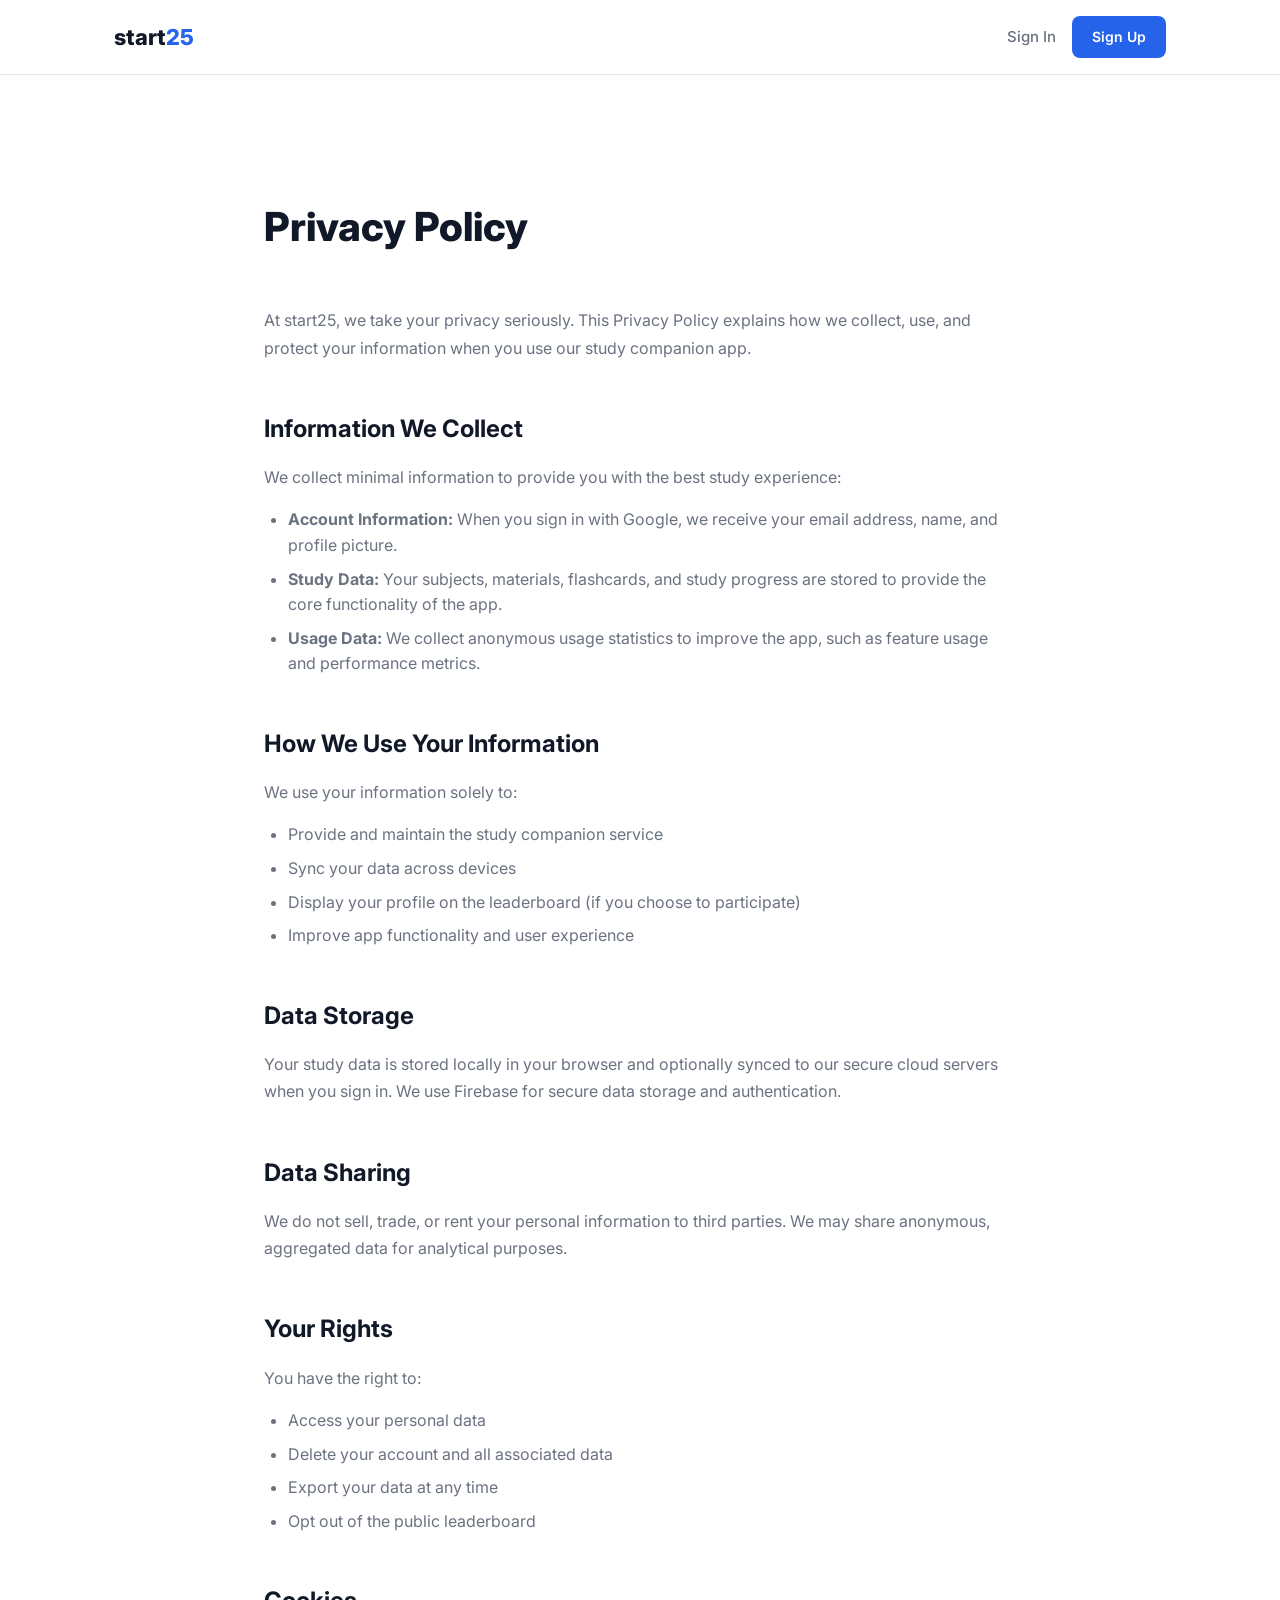
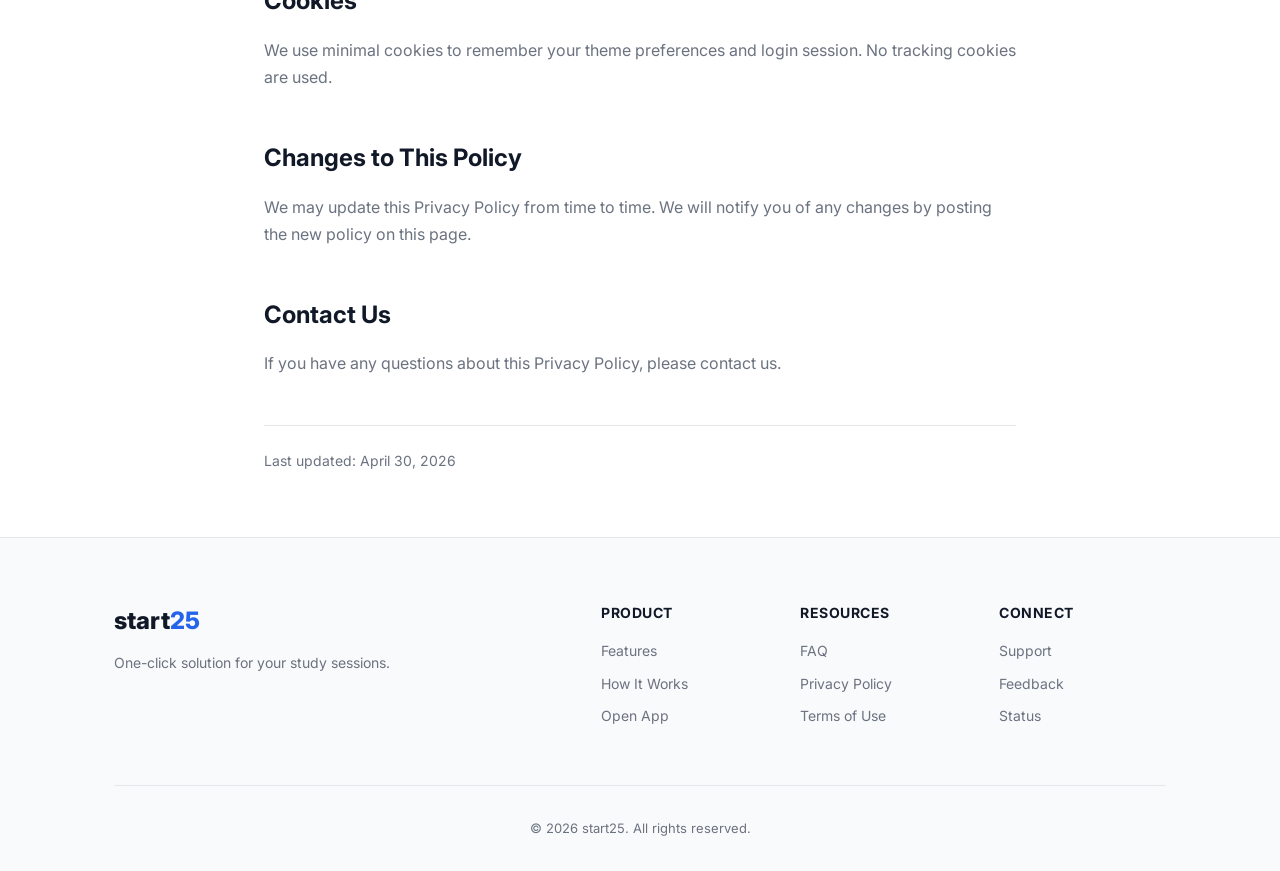
==== commit 0f0414df: "Change color scheme from green to blue, add Sign In and Sign Up buttons to nav" ====
--- a/privacy.html
+++ b/privacy.html
@@ -58,7 +58,8 @@
                 </a>
             </div>
             <div class="nav-right">
-                <a href="https://start25.vercel.app/" class="btn btn-open">Open App</a>
+                <a href="https://start25.vercel.app/" class="nav-link">Sign In</a>
+                <a href="https://start25.vercel.app/" class="btn btn-primary">Sign Up</a>
             </div>
         </div>
     </nav>
--- a/styles.css
+++ b/styles.css
@@ -7,11 +7,11 @@
 :root {
     --primary: #1a1a1a;
     --primary-light: #374151;
-    --accent: #10b981;
-    --accent-light: #d1fae5;
+    --accent: #2563eb;
+    --accent-light: #dbeafe;
     --bg: #ffffff;
     --bg-alt: #f9fafb;
-    --bg-green: #f0fdf4;
+    --bg-accent: #eff6ff;
     --text: #111827;
     --text-muted: #6b7280;
     --border: #e5e7eb;
@@ -81,6 +81,24 @@
 }
 
 .nav-links a:hover {
+    color: var(--text);
+}
+
+.nav-right {
+    display: flex;
+    align-items: center;
+    gap: 16px;
+}
+
+.nav-link {
+    color: var(--text-muted);
+    text-decoration: none;
+    font-weight: 500;
+    font-size: 15px;
+    transition: color 0.2s;
+}
+
+.nav-link:hover {
     color: var(--text);
 }
 
@@ -338,7 +356,7 @@
 }
 
 .cta-card {
-    background: var(--bg-green);
+    background: var(--bg-accent);
     border-radius: 24px;
     padding: 64px;
     text-align: center;
@@ -371,6 +389,132 @@
     font-size: 17px;
     color: var(--text-muted);
     margin-bottom: 32px;
+}
+
+/* Pricing Section */
+.pricing {
+    padding: 100px 0;
+    background: var(--bg-alt);
+    border-top: 1px solid var(--border);
+}
+
+.pricing-grid {
+    display: grid;
+    grid-template-columns: repeat(3, 1fr);
+    gap: 24px;
+    max-width: 1000px;
+    margin: 0 auto;
+}
+
+.pricing-card {
+    background: white;
+    border-radius: 20px;
+    padding: 40px 32px;
+    border: 1px solid var(--border);
+    position: relative;
+    transition: box-shadow 0.2s;
+}
+
+.pricing-card:hover {
+    box-shadow: 0 10px 40px -10px rgba(0, 0, 0, 0.1);
+}
+
+.pricing-card.popular {
+    border: 2px solid var(--accent);
+    box-shadow: 0 20px 40px -10px rgba(37, 99, 235, 0.15);
+}
+
+.popular-badge {
+    position: absolute;
+    top: -12px;
+    left: 50%;
+    transform: translateX(-50%);
+    background: var(--accent);
+    color: white;
+    padding: 6px 16px;
+    border-radius: 20px;
+    font-size: 12px;
+    font-weight: 700;
+    letter-spacing: 0.5px;
+}
+
+.pricing-header {
+    text-align: center;
+    margin-bottom: 24px;
+    padding-bottom: 20px;
+    border-bottom: 1px solid var(--border);
+}
+
+.pricing-header h3 {
+    font-size: 22px;
+    font-weight: 700;
+    color: var(--text);
+    margin-bottom: 4px;
+}
+
+.pricing-desc {
+    font-size: 14px;
+    color: var(--text-muted);
+    margin-bottom: 16px;
+}
+
+.pricing-price {
+    display: flex;
+    align-items: baseline;
+    justify-content: center;
+    gap: 4px;
+}
+
+.price {
+    font-size: 48px;
+    font-weight: 800;
+    color: var(--text);
+}
+
+.period {
+    font-size: 16px;
+    color: var(--text-muted);
+}
+
+.pricing-features {
+    margin-bottom: 24px;
+}
+
+.pricing-feature {
+    display: flex;
+    align-items: center;
+    gap: 12px;
+    padding: 10px 0;
+    color: var(--text);
+    font-size: 14px;
+}
+
+.pricing-feature svg {
+    color: var(--accent);
+    flex-shrink: 0;
+}
+
+.pricing-feature.disabled {
+    color: var(--text-muted);
+}
+
+.pricing-feature.disabled svg {
+    color: #d1d5db;
+}
+
+.btn-outline {
+    background: transparent;
+    color: var(--text);
+    border: 1px solid var(--border);
+}
+
+.btn-outline:hover {
+    background: var(--bg-alt);
+    border-color: var(--text-muted);
+}
+
+.btn-full {
+    width: 100%;
 }
 
 /* FAQ Section */
@@ -517,6 +661,11 @@
         gap: 24px;
     }
     
+    .pricing-grid {
+        grid-template-columns: 1fr;
+        max-width: 400px;
+    }
+    
     .footer-main {
         grid-template-columns: 1fr;
         gap: 40px;
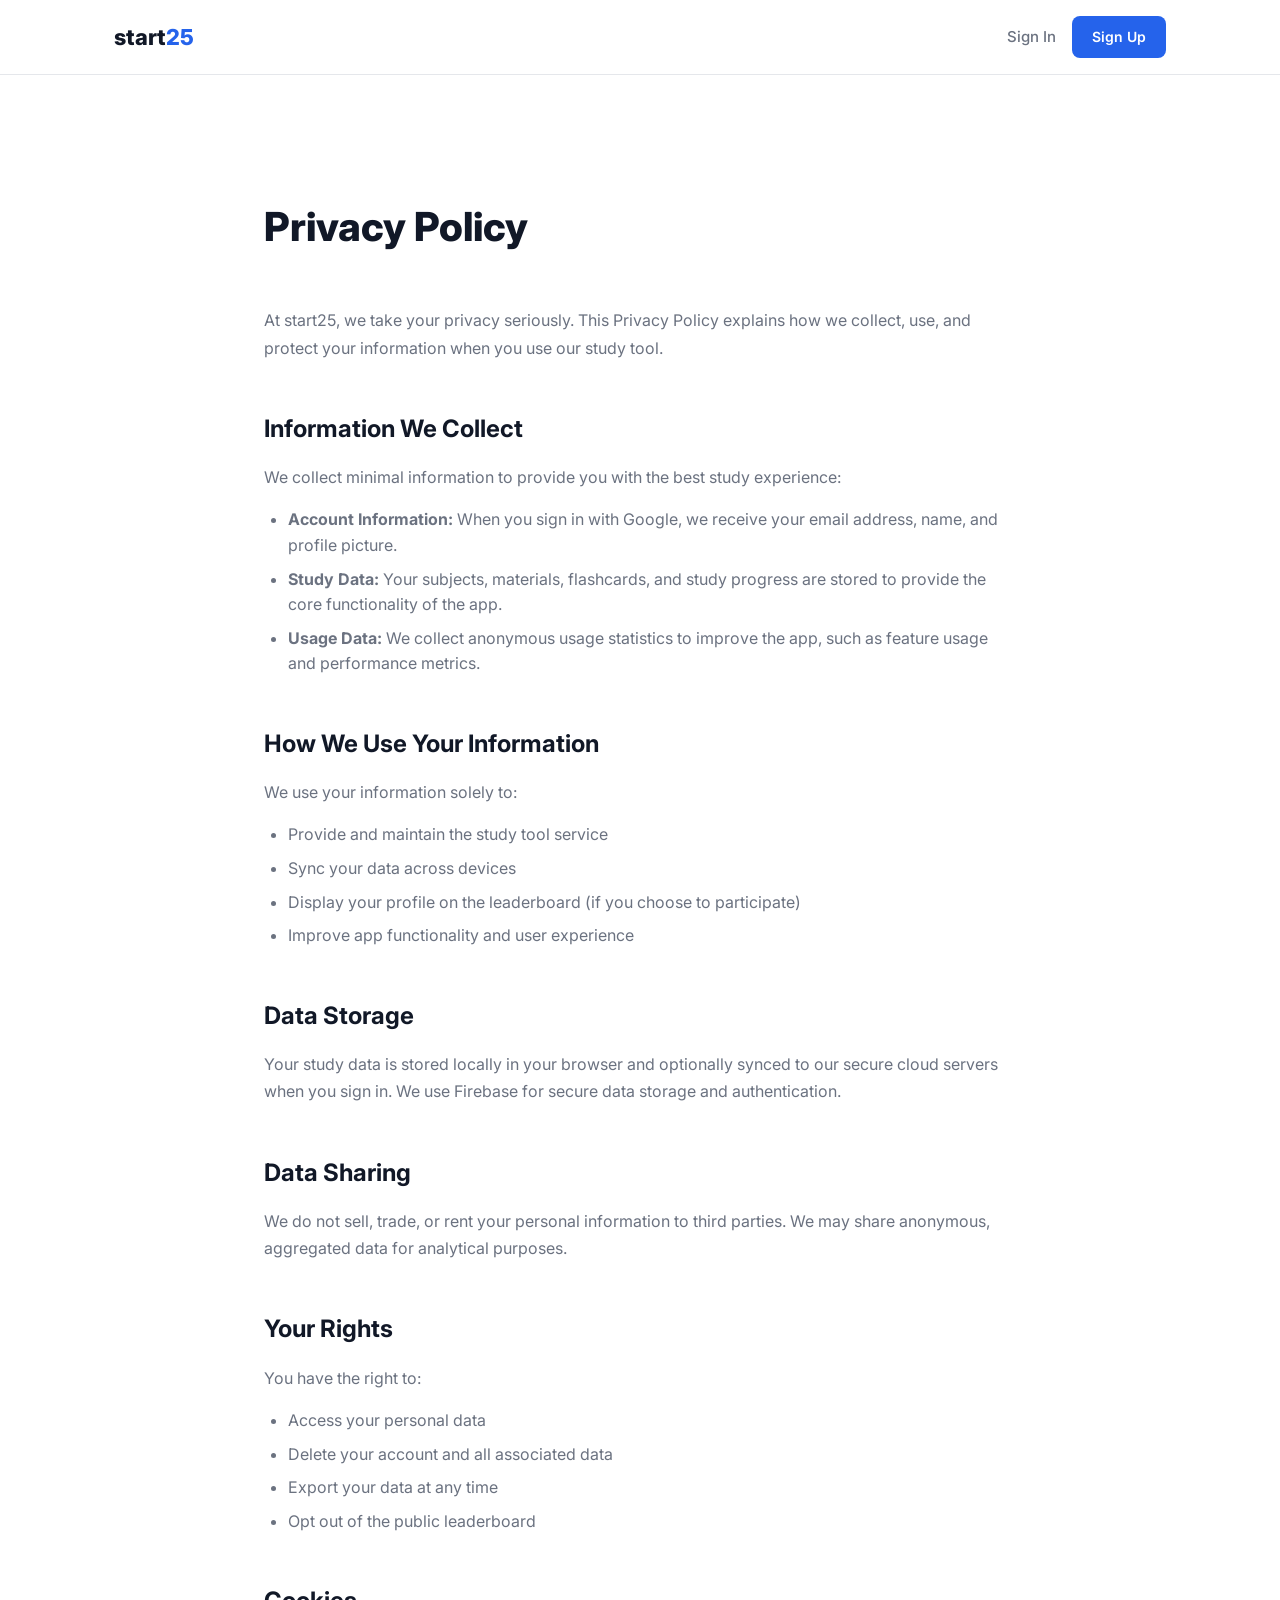
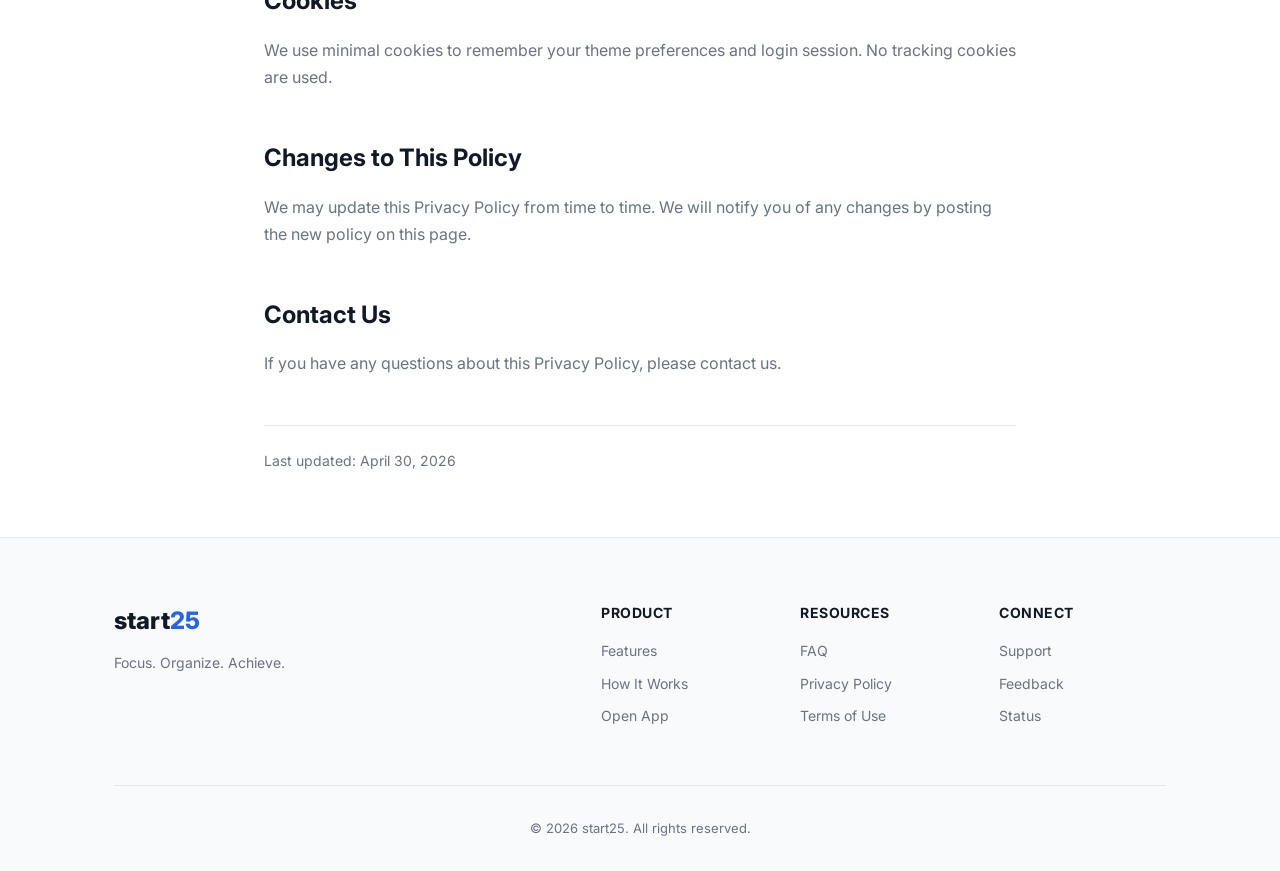
==== commit c2375ed8: "Remove 'companion' language, replace with 'study tool', fix footer tagline" ====
--- a/privacy.html
+++ b/privacy.html
@@ -67,7 +67,7 @@
     <main class="legal-content">
         <h1>Privacy Policy</h1>
         
-        <p>At start25, we take your privacy seriously. This Privacy Policy explains how we collect, use, and protect your information when you use our study companion app.</p>
+        <p>At start25, we take your privacy seriously. This Privacy Policy explains how we collect, use, and protect your information when you use our study tool.</p>
 
         <h2>Information We Collect</h2>
         <p>We collect minimal information to provide you with the best study experience:</p>
@@ -80,7 +80,7 @@
         <h2>How We Use Your Information</h2>
         <p>We use your information solely to:</p>
         <ul>
-            <li>Provide and maintain the study companion service</li>
+            <li>Provide and maintain the study tool service</li>
             <li>Sync your data across devices</li>
             <li>Display your profile on the leaderboard (if you choose to participate)</li>
             <li>Improve app functionality and user experience</li>
@@ -123,7 +123,7 @@
                     <a href="index.html" class="footer-logo">
                         <span class="logo-text">start</span><span class="logo-num">25</span>
                     </a>
-                    <p class="footer-tagline">One-click solution for your study sessions.</p>
+                    <p class="footer-tagline">Focus. Organize. Achieve.</p>
                 </div>
                 <div class="footer-columns">
                     <div class="footer-col">
